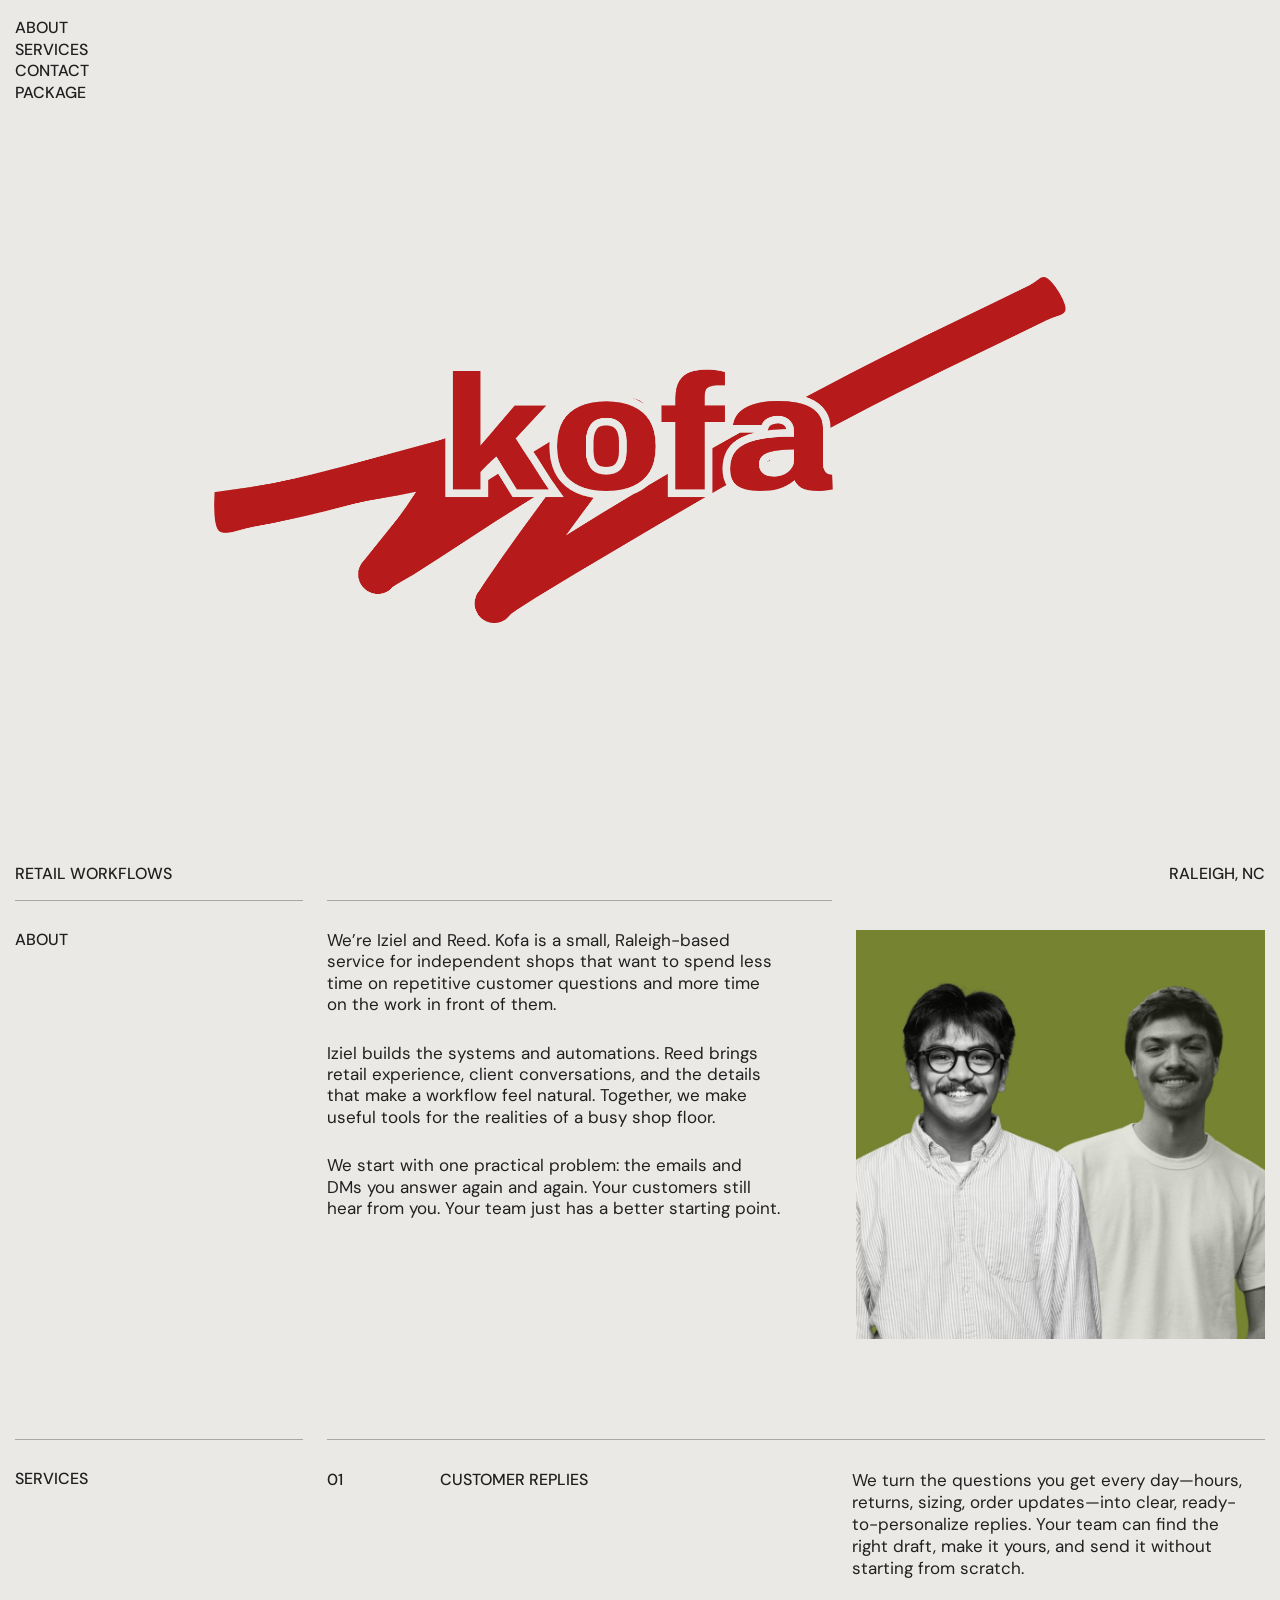
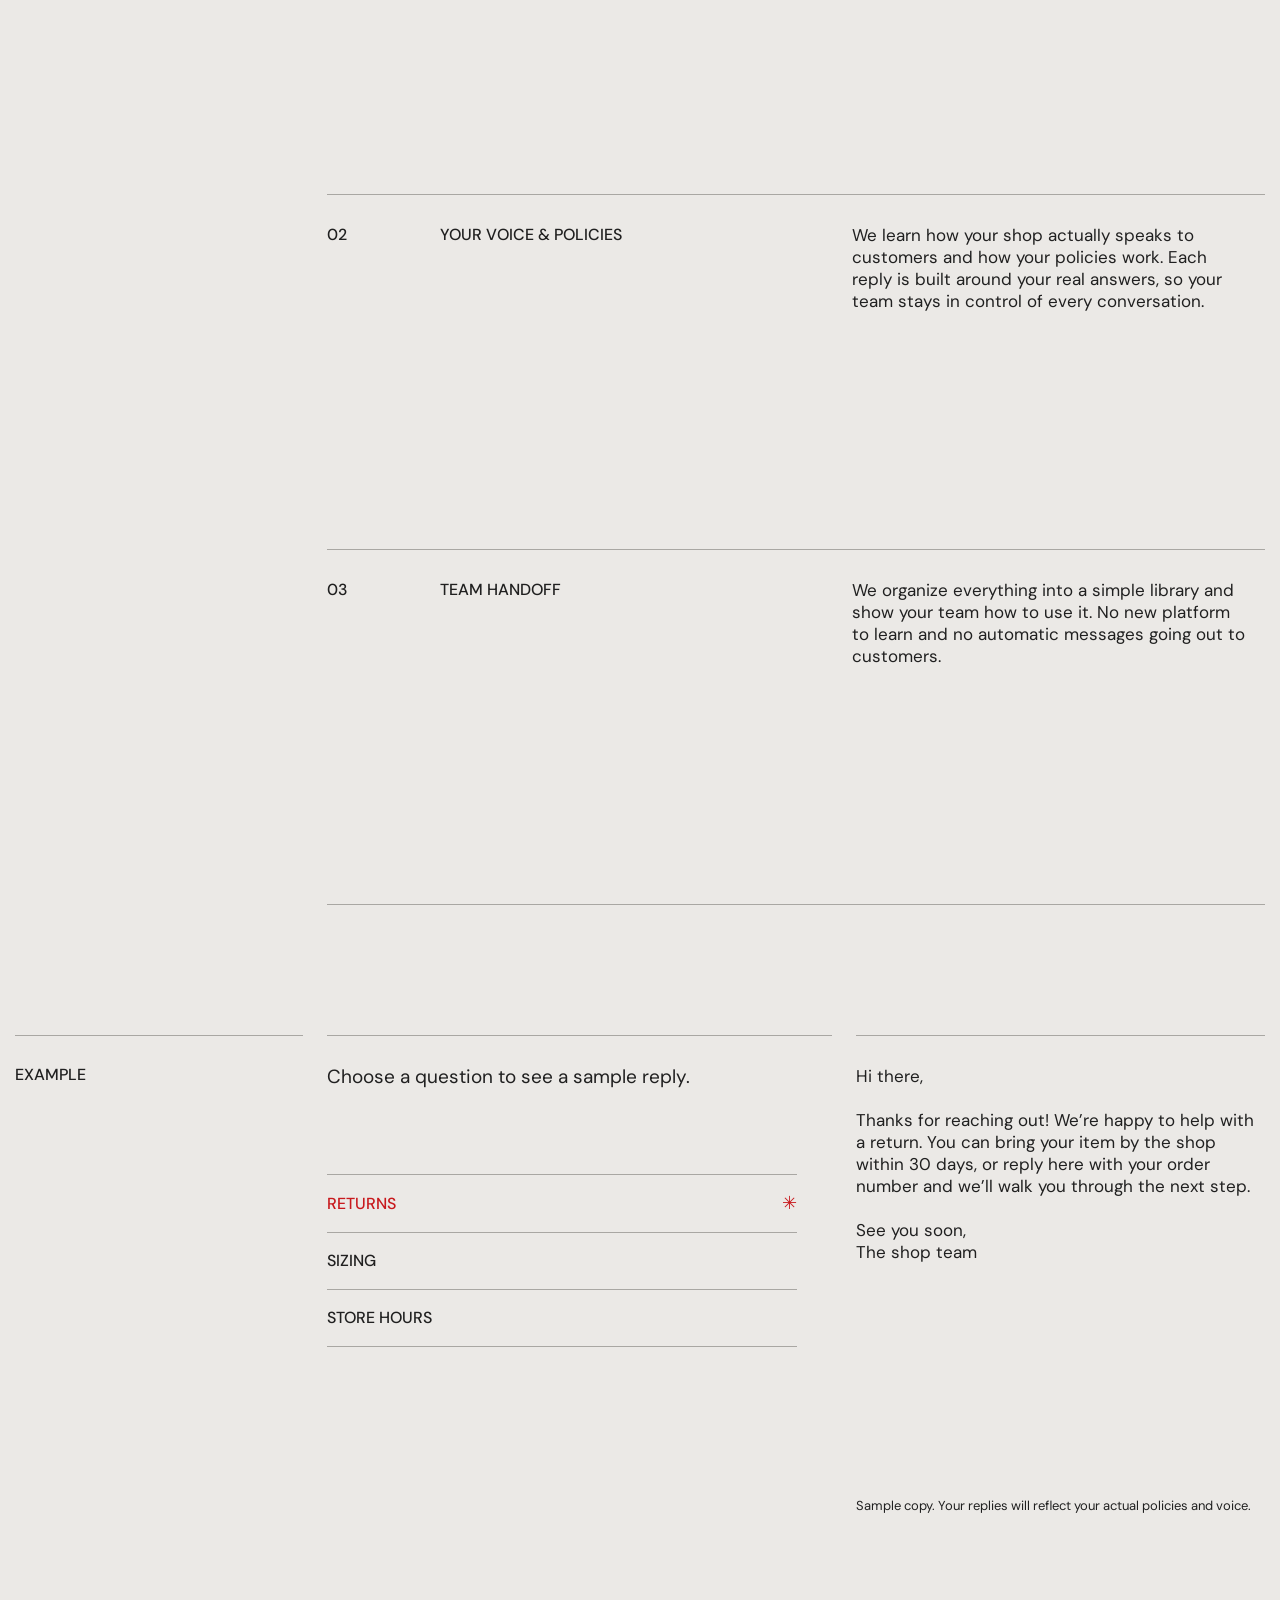
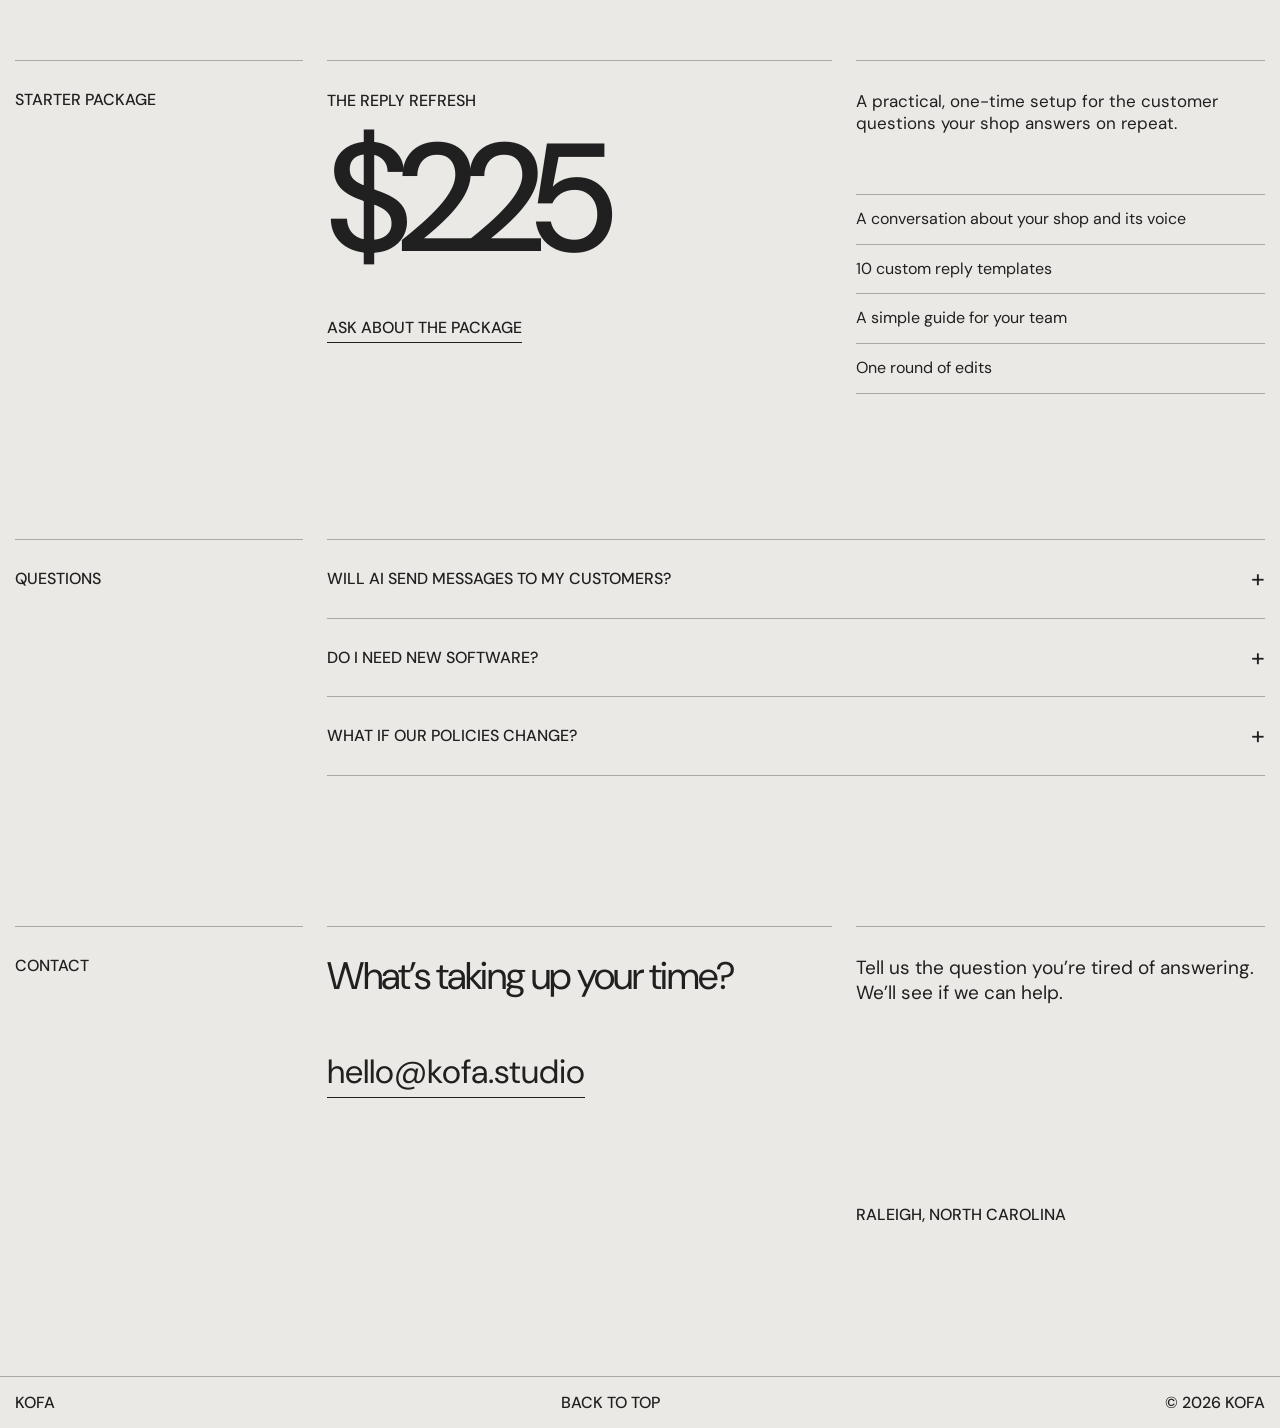
==== index.html @ 5c281285 "Add Kofa landing page" ====
<!doctype html>
<html lang="en">
<head>
  <meta charset="UTF-8" />
  <meta name="viewport" content="width=device-width, initial-scale=1.0" />
  <meta name="theme-color" content="#ebe9e6" />
  <meta name="description" content="Kofa helps independent shops answer everyday customer questions with ready-to-use replies made for their team." />
  <title>Kofa — Customer replies for independent shops</title>
  <link rel="preconnect" href="https://fonts.googleapis.com" />
  <link rel="preconnect" href="https://fonts.gstatic.com" crossorigin />
  <link href="https://fonts.googleapis.com/css2?family=DM+Sans:wght@400;500;600;700&amp;display=swap" rel="stylesheet" />
  <link rel="stylesheet" href="styles.css" />
  <script src="script.js" defer></script>
</head>
<body>
  <a class="skip-link" href="#main">Skip to content</a>
  <header class="site-header" id="top">
    <nav aria-label="Main navigation">
      <a href="#about">ABOUT</a>
      <a href="#services">SERVICES</a>
      <a href="#contact">CONTACT</a>
      <a href="#package">PACKAGE</a>
    </nav>
  </header>

  <main id="main">
    <section class="hero" aria-label="Kofa home">
      <img class="hero-logo" src="images/kofa%20(2).png" alt="Kofa" />
      <div class="hero-bottom"><span>RETAIL WORKFLOWS</span><span>RALEIGH, NC</span></div>
    </section>

    <section class="about section-grid" id="about" aria-labelledby="about-title">
      <div class="section-side"><h2 id="about-title">ABOUT</h2></div>
      <div class="about-text"><p>We’re Iziel and Reed. Kofa is a small, Raleigh-based service for independent shops that want to spend less time on repetitive customer questions and more time on the work in front of them.</p><p>Iziel builds the systems and automations. Reed brings retail experience, client conversations, and the details that make a workflow feel natural. Together, we make useful tools for the realities of a busy shop floor.</p><p>We start with one practical problem: the emails and DMs you answer again and again. Your customers still hear from you. Your team just has a better starting point.</p></div>
      <div class="about-photo"><img src="images/B43492BE-E1B4-4022-A073-D7FBCB924073_1_105_c.jpeg" alt="Portraits of Iziel and Reed against an olive green background" loading="lazy" /></div>
    </section>

    <section class="services section-grid" id="services" aria-labelledby="services-title">
      <div class="section-side"><h2 id="services-title">SERVICES</h2></div>
      <div class="service-rows">
        <article class="service-row"><span class="row-number">01</span><h3>CUSTOMER REPLIES</h3><p>We turn the questions you get every day—hours, returns, sizing, order updates—into clear, ready-to-personalize replies. Your team can find the right draft, make it yours, and send it without starting from scratch.</p></article>
        <article class="service-row"><span class="row-number">02</span><h3>YOUR VOICE &amp; POLICIES</h3><p>We learn how your shop actually speaks to customers and how your policies work. Each reply is built around your real answers, so your team stays in control of every conversation.</p></article>
        <article class="service-row"><span class="row-number">03</span><h3>TEAM HANDOFF</h3><p>We organize everything into a simple library and show your team how to use it. No new platform to learn and no automatic messages going out to customers.</p></article>
      </div>
    </section>

    <section class="example section-grid" id="example" aria-labelledby="example-title">
      <div class="section-side"><h2 id="example-title">EXAMPLE</h2></div>
      <div class="example-picker"><p>Choose a question to see a sample reply.</p><div class="question-list" role="group" aria-label="Choose a sample customer question"><button class="question active" type="button" data-reply="returns" aria-pressed="true">RETURNS <span aria-hidden="true">✳</span></button><button class="question" type="button" data-reply="sizing" aria-pressed="false">SIZING <span aria-hidden="true">✳</span></button><button class="question" type="button" data-reply="hours" aria-pressed="false">STORE HOURS <span aria-hidden="true">✳</span></button></div></div>
      <div class="sample-reply" aria-live="polite"><p id="reply-greeting">Hi there,</p><p id="reply-text">Thanks for reaching out! We’re happy to help with a return. You can bring your item by the shop within 30 days, or reply here with your order number and we’ll walk you through the next step.</p><p id="reply-signoff">See you soon,<br />The shop team</p><small>Sample copy. Your replies will reflect your actual policies and voice.</small></div>
    </section>

    <section class="package section-grid" id="package" aria-labelledby="package-title">
      <div class="section-side"><h2 id="package-title">STARTER PACKAGE</h2></div>
      <div class="package-main"><p class="package-name">THE REPLY REFRESH</p><p class="package-price">$225</p><a class="text-link" href="#contact">ASK ABOUT THE PACKAGE</a></div>
      <div class="package-details"><p>A practical, one-time setup for the customer questions your shop answers on repeat.</p><ul><li>A conversation about your shop and its voice</li><li>10 custom reply templates</li><li>A simple guide for your team</li><li>One round of edits</li></ul></div>
    </section>

    <section class="faq section-grid" aria-labelledby="faq-title">
      <div class="section-side"><h2 id="faq-title">QUESTIONS</h2></div>
      <div class="faq-list"><details><summary>WILL AI SEND MESSAGES TO MY CUSTOMERS?<span aria-hidden="true">+</span></summary><p>No. These are drafts for your team to review, personalize, and send. You stay in control of every conversation.</p></details><details><summary>DO I NEED NEW SOFTWARE?<span aria-hidden="true">+</span></summary><p>No. We can build the reply library around the tools you already use, whether that's email, Instagram DMs, or a shared document.</p></details><details><summary>WHAT IF OUR POLICIES CHANGE?<span aria-hidden="true">+</span></summary><p>Your replies are editable. The starter package also includes one round of revisions and a guide for keeping them current.</p></details></div>
    </section>

    <section class="contact section-grid" id="contact" aria-labelledby="contact-title">
      <div class="section-side"><h2 id="contact-title">CONTACT</h2></div>
      <div class="contact-main"><p>What’s taking up your time?</p><!-- Replace this sample address with your real contact inbox before publishing. --><a href="mailto:hello@kofa.studio?subject=Hello%20Kofa">hello@kofa.studio</a></div>
      <div class="contact-note"><p>Tell us the question you’re tired of answering. We’ll see if we can help.</p><p>RALEIGH, NORTH CAROLINA</p></div>
    </section>
  </main>
  <footer class="site-footer"><span>KOFA</span><a href="#top">BACK TO TOP</a><span>© <span id="year">2026</span> KOFA</span></footer>
</body>
</html>
---- styles.css ----
:root {
  --page: #ebe9e6;
  --ink: #202020;
  --rule: #a9a7a3;
  --red: #c8191d;
  --font: "DM Sans", Arial, sans-serif;
}

* { box-sizing: border-box; }
html { scroll-behavior: smooth; }
body { margin: 0; background: var(--page); color: var(--ink); font-family: var(--font); -webkit-font-smoothing: antialiased; }
a { color: inherit; text-decoration: none; }
button { font: inherit; cursor: pointer; }
p, h1, h2, h3, figure { margin: 0; }
img { display: block; width: 100%; }
::selection { color: white; background: var(--red); }
:focus-visible { outline: 2px solid var(--red); outline-offset: 4px; }
.skip-link { position: absolute; left: 15px; top: -100px; z-index: 100; padding: 10px; background: var(--ink); color: white; }
.skip-link:focus { top: 10px; }

.site-header { position: absolute; z-index: 2; top: 17px; left: 15px; }
.site-header nav { display: flex; flex-direction: column; align-items: flex-start; }
.site-header a, .hero-bottom, .section-side h2, .row-number, .service-row h3,
.question, .package-name, .text-link, .faq summary, .contact-note p:last-child,
.site-footer { font-size: 16px; line-height: 1.35; font-weight: 500; }
.site-header a:hover, .text-link:hover, .site-footer a:hover { color: var(--red); }

.hero { min-height: 100svh; min-height: max(760px, 100svh); position: relative; display: grid; place-items: center; }
.hero-logo { width: min(80vw, 1350px); height: min(30vw, 500px); object-fit: cover; object-position: center; mix-blend-mode: multiply; }
.hero-bottom { position: absolute; bottom: 15px; left: 15px; right: 15px; display: flex; justify-content: space-between; }

.section-grid { display: grid; grid-template-columns: minmax(0, 24fr) minmax(0, 42fr) minmax(0, 34fr); column-gap: 24px; padding: 0 15px; }
.section-side, .about-text, .about-photo, .service-rows, .example-picker, .sample-reply,
.package-main, .package-details, .faq-list, .contact-main, .contact-note { border-top: 1px solid var(--rule); }
.section-side h2 { padding-top: 28px; }

.about { padding-bottom: 100px; }
.about-text { padding: 29px 10% 85px 0; }
.about-text p { max-width: 690px; font-size: clamp(17px, 1.13vw, 21px); line-height: 1.26; margin-bottom: 27px; }
.about-photo { aspect-ratio: 1; margin-top: 30px; overflow: hidden; background: #78862b; border: 0; }
.about-photo img { height: 100%; object-fit: cover; }

.services { padding-bottom: 130px; }
.service-rows { grid-column: 2 / 4; }
.service-row { display: grid; grid-template-columns: 12% 44% 44%; min-height: 355px; padding: 29px 0 65px; border-bottom: 1px solid var(--rule); }
.service-row:first-child { border-top: 0; }
.service-row h3 { padding-right: 30px; }
.service-row p { max-width: 620px; padding-right: 4%; font-size: clamp(17px, 1.1vw, 21px); line-height: 1.3; }

.example { padding-bottom: 145px; }
.example-picker, .sample-reply, .package-main, .package-details, .contact-main, .contact-note { padding-top: 29px; }
.example-picker > p { max-width: 370px; font-size: 19px; line-height: 1.3; }
.question-list { margin-top: 85px; max-width: 470px; border-top: 1px solid var(--rule); }
.question { display: flex; width: 100%; justify-content: space-between; align-items: center; text-align: left; padding: 16px 0; border: 0; border-bottom: 1px solid var(--rule); background: transparent; color: var(--ink); }
.question:hover, .question.active { color: var(--red); }
.question span { opacity: 0; font-size: 18px; font-weight: 400; }
.question.active span { opacity: 1; }
.sample-reply { display: flex; flex-direction: column; min-height: 480px; font-size: clamp(17px, 1.1vw, 21px); line-height: 1.3; }
.sample-reply p { max-width: 585px; margin-bottom: 22px; }
.sample-reply small { display: block; max-width: 480px; margin-top: auto; font-size: 13px; line-height: 1.35; }

.package { padding-bottom: 145px; }
.package-name { margin-bottom: 12px; }
.package-price { font-size: clamp(88px, 12vw, 220px); font-weight: 500; line-height: 1; letter-spacing: -.085em; margin-bottom: 40px; }
.text-link { display: inline-block; border-bottom: 1px solid currentColor; padding-bottom: 4px; }
.package-details > p { max-width: 510px; font-size: clamp(17px, 1.1vw, 21px); line-height: 1.3; }
.package-details ul { padding: 0; margin: 60px 0 0; list-style: none; border-top: 1px solid var(--rule); }
.package-details li { padding: 14px 0; border-bottom: 1px solid var(--rule); font-size: 16px; line-height: 1.3; }

.faq { padding-bottom: 150px; }
.faq-list { grid-column: 2 / 4; padding-top: 0; }
.faq details { border-bottom: 1px solid var(--rule); }
.faq summary { list-style: none; padding: 28px 0; display: flex; align-items: center; justify-content: space-between; gap: 25px; cursor: pointer; }
.faq summary::-webkit-details-marker { display: none; }
.faq summary span { font-size: 25px; line-height: .7; font-weight: 400; transition: transform .2s; }
.faq details[open] summary span { transform: rotate(45deg); }
.faq details p { max-width: 680px; padding: 0 35px 30px 0; font-size: 17px; line-height: 1.35; }

.contact { padding-bottom: 150px; }
.contact-main > p { max-width: 610px; font-size: clamp(26px, 3vw, 55px); line-height: 1.08; letter-spacing: -.04em; margin-bottom: 55px; }
.contact-main a { display: inline-block; font-size: clamp(22px, 2.6vw, 47px); line-height: 1.2; border-bottom: 1px solid currentColor; padding-bottom: 5px; overflow-wrap: anywhere; }
.contact-main a:hover { color: var(--red); }
.contact-note { display: flex; flex-direction: column; justify-content: space-between; min-height: 300px; }
.contact-note p:first-child { max-width: 410px; font-size: 19px; line-height: 1.3; }
.site-footer { display: flex; justify-content: space-between; align-items: end; gap: 20px; padding: 15px; border-top: 1px solid var(--rule); }

@media (max-width: 1050px) {
  .section-grid { grid-template-columns: minmax(0, 22fr) minmax(0, 44fr) minmax(0, 34fr); gap: 18px; }
  .about-photo { height: auto; }
  .about { padding-bottom: 90px; }
  .service-row { grid-template-columns: 8% 40% 52%; min-height: 310px; }
}

@media (max-width: 760px) {
  .site-header { top: 15px; }
  .site-header a, .hero-bottom, .section-side h2, .row-number, .service-row h3,
  .question, .package-name, .text-link, .faq summary, .contact-note p:last-child, .site-footer { font-size: 13px; }
  .hero { min-height: 750px; }
  .hero-logo { width: 95vw; height: 36vw; }
  .section-grid { display: block; padding: 0 15px; }
  .section-side { margin-bottom: 20px; }
  .section-side h2 { padding-top: 16px; }
  .about { min-height: 0; padding-bottom: 90px; }
  .about-text { padding: 18px 0 25px; }
  .about-text p { font-size: 17px; line-height: 1.38; }
  .about-photo { width: 100%; height: auto; margin-top: 15px; }
  .services, .example, .package, .faq, .contact { padding-bottom: 90px; }
  .service-row { grid-template-columns: 35px 1fr; gap: 6px 10px; min-height: 0; padding: 18px 0 45px; }
  .service-row h3 { padding: 0; }
  .service-row p { grid-column: 2; margin-top: 18px; font-size: 17px; line-height: 1.4; }
  .example-picker, .sample-reply, .package-main, .package-details, .contact-main, .contact-note { padding-top: 18px; }
  .example-picker > p, .package-details > p, .contact-note p:first-child { font-size: 17px; }
  .question-list { margin: 35px 0 45px; max-width: none; }
  .sample-reply { min-height: 0; padding-bottom: 25px; font-size: 17px; line-height: 1.4; }
  .sample-reply small { margin-top: 20px; }
  .package-main { padding-bottom: 45px; }
  .package-price { font-size: 100px; }
  .package-details ul { margin-top: 40px; }
  .faq summary { padding: 20px 0; }
  .faq details p { font-size: 15px; }
  .contact-main { padding-bottom: 60px; }
  .contact-main > p { font-size: 38px; margin-bottom: 30px; }
  .contact-main a { font-size: 29px; }
  .contact-note { min-height: 130px; }
}

@media (prefers-reduced-motion: reduce) {
  html { scroll-behavior: auto; }
  *, *::before, *::after { transition-duration: .01ms !important; }
}
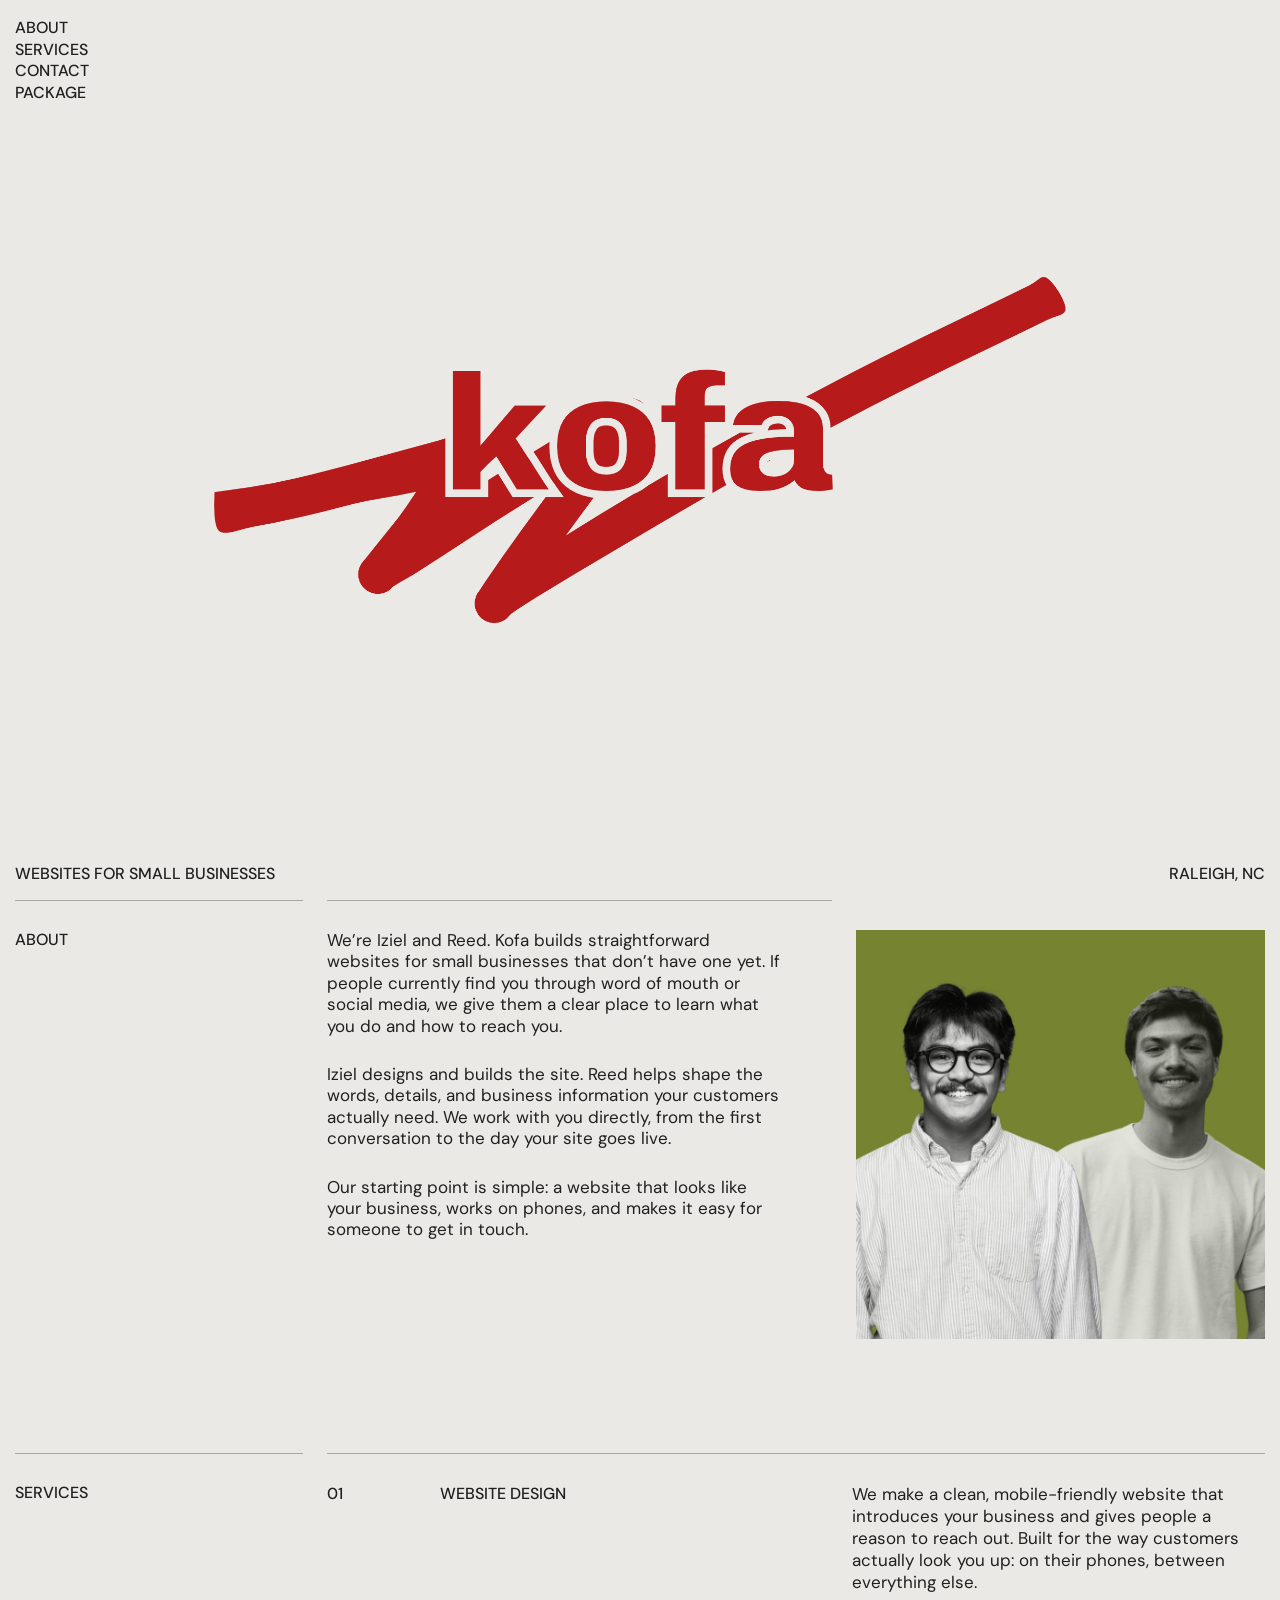
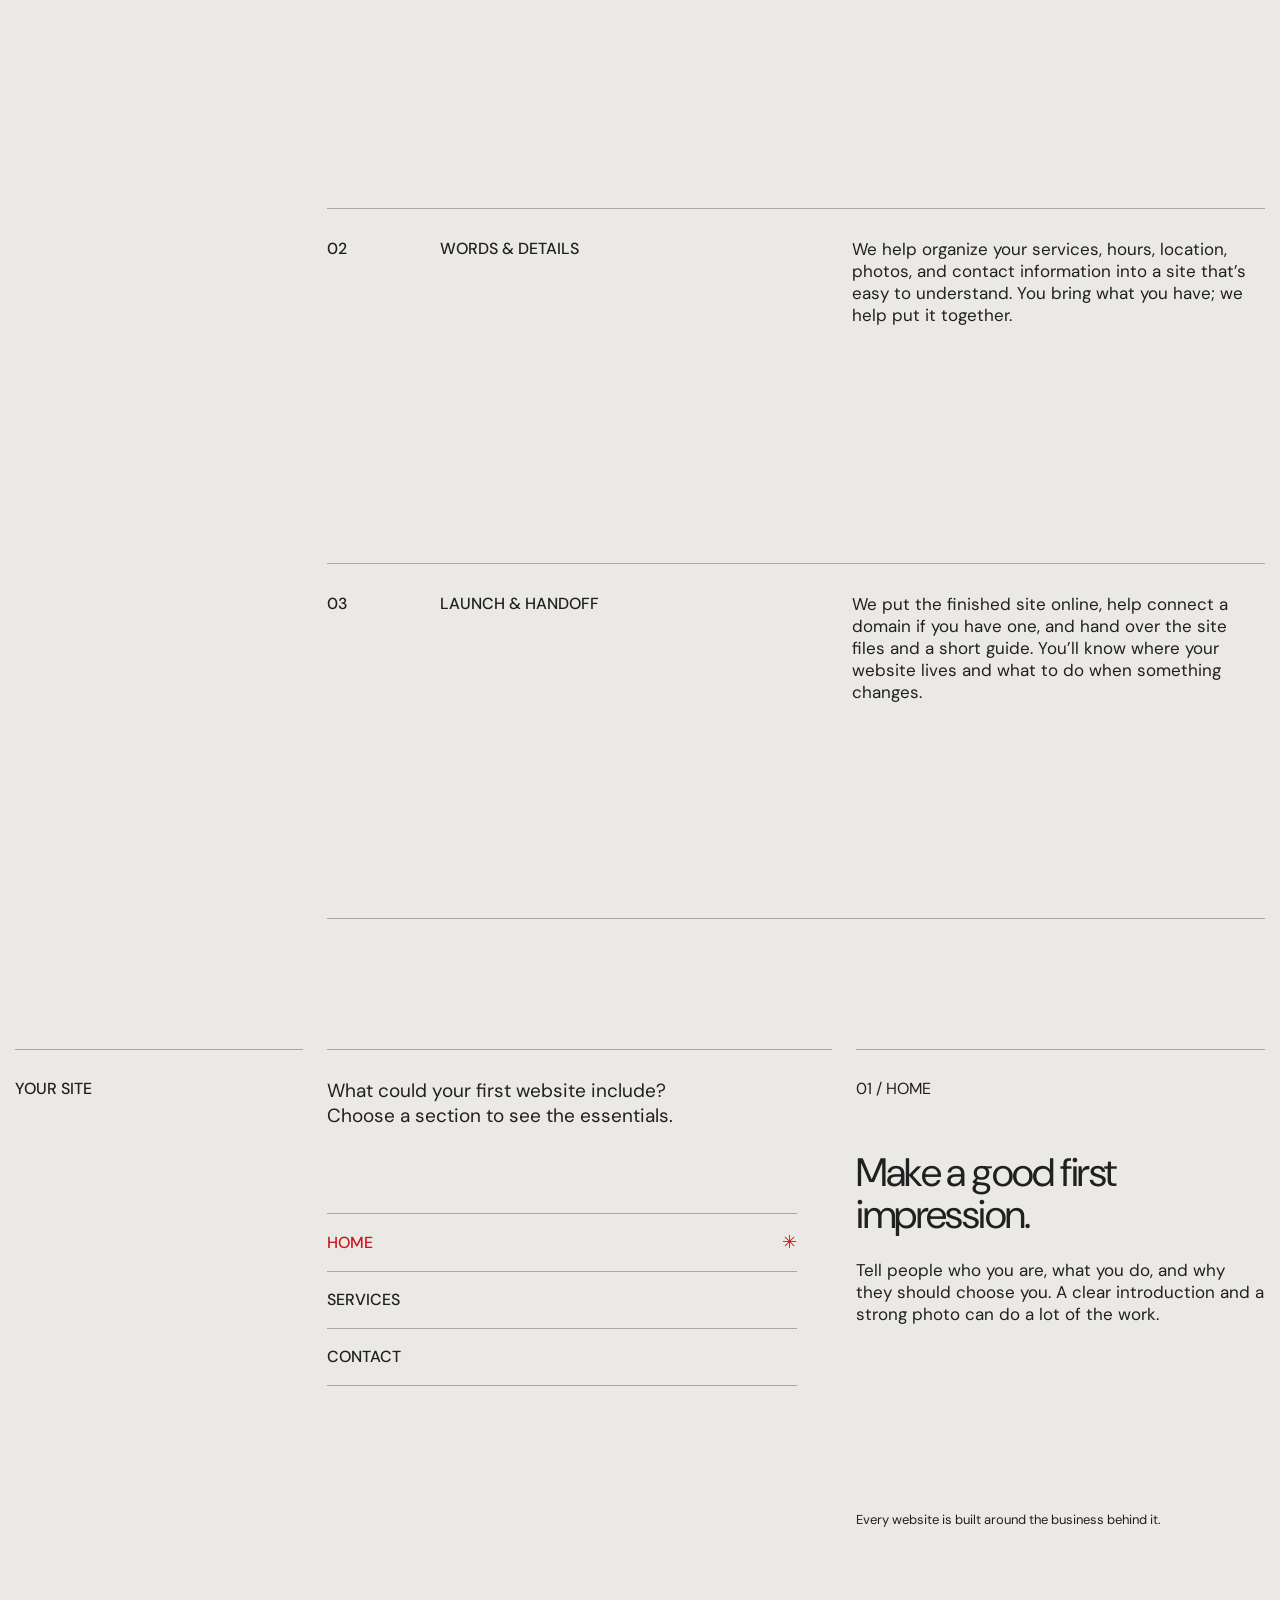
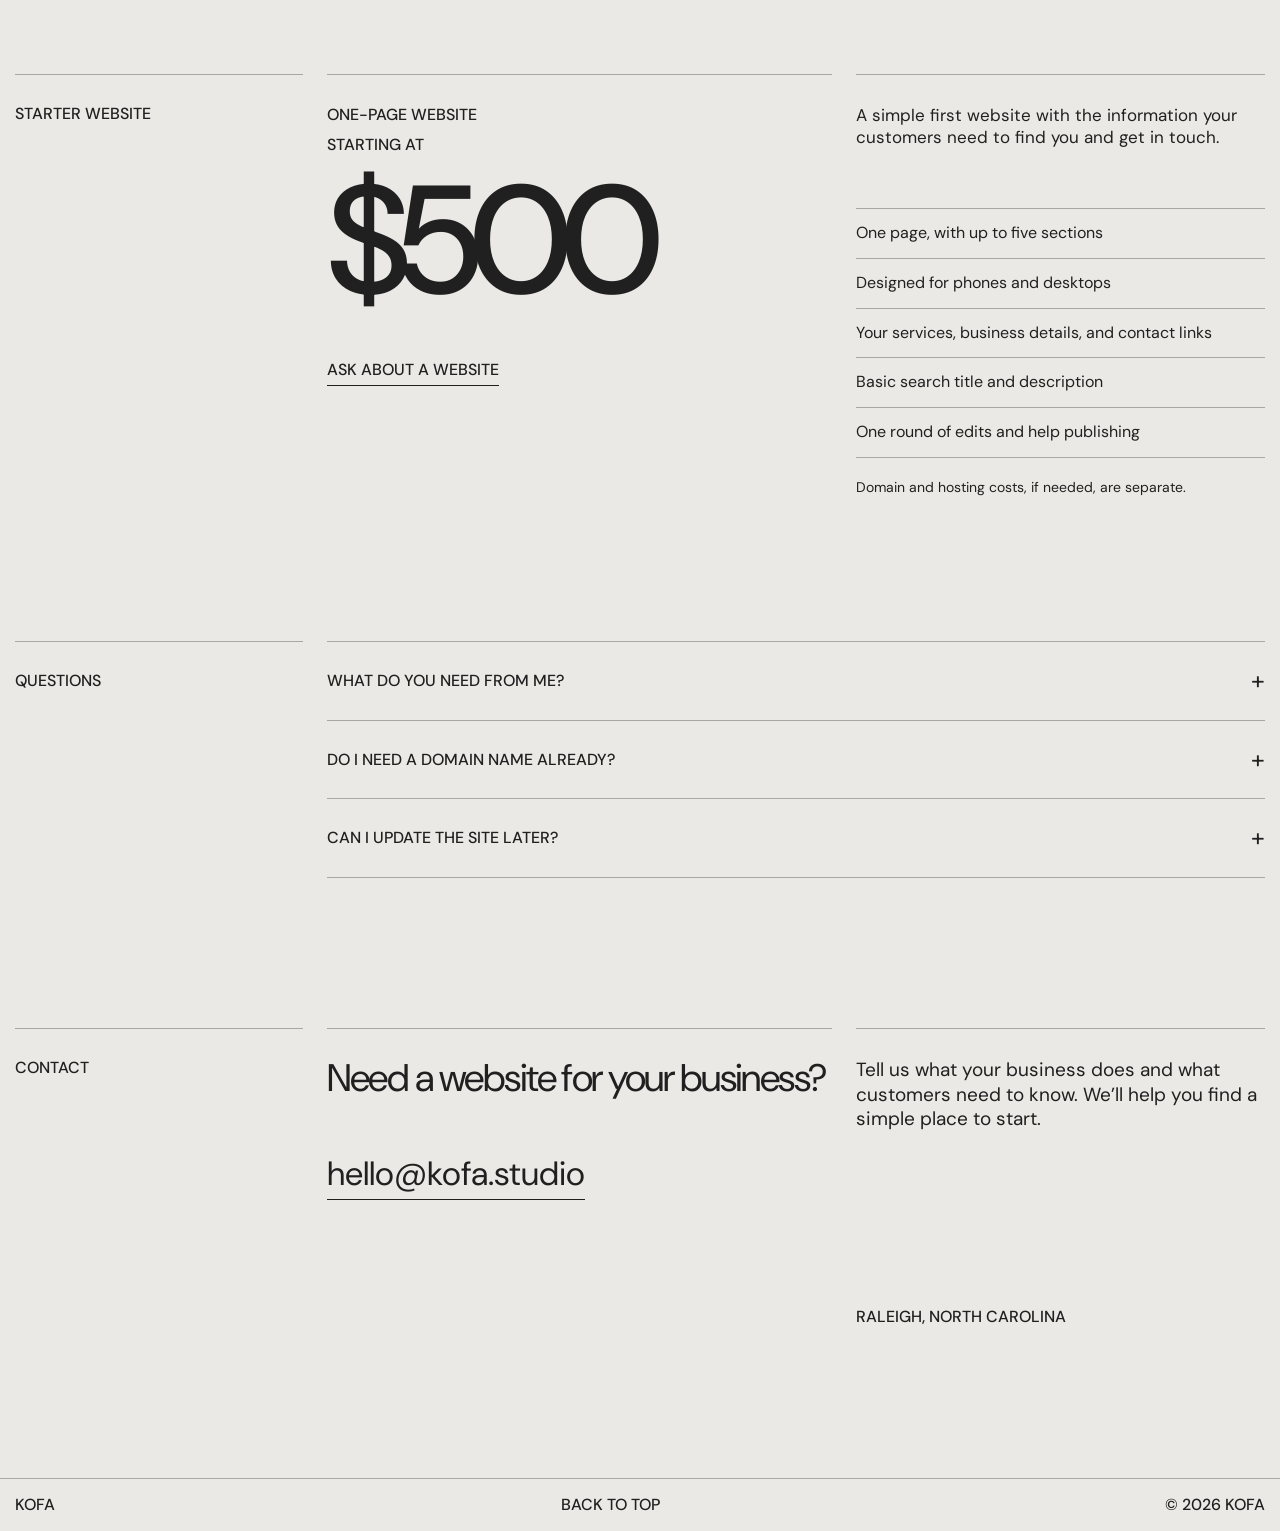
==== commit f3193353: "Reposition Kofa around starter websites" ====
--- a/index.html
+++ b/index.html
@@ -4,8 +4,8 @@
   <meta charset="UTF-8" />
   <meta name="viewport" content="width=device-width, initial-scale=1.0" />
   <meta name="theme-color" content="#ebe9e6" />
-  <meta name="description" content="Kofa helps independent shops answer everyday customer questions with ready-to-use replies made for their team." />
-  <title>Kofa — Customer replies for independent shops</title>
+  <meta name="description" content="Kofa builds clear, thoughtful websites for small businesses that need a place to call their own online." />
+  <title>Kofa — Websites for small businesses</title>
   <link rel="preconnect" href="https://fonts.googleapis.com" />
   <link rel="preconnect" href="https://fonts.gstatic.com" crossorigin />
   <link href="https://fonts.googleapis.com/css2?family=DM+Sans:wght@400;500;600;700&amp;display=swap" rel="stylesheet" />
@@ -26,45 +26,45 @@
   <main id="main">
     <section class="hero" aria-label="Kofa home">
       <img class="hero-logo" src="images/kofa%20(2).png" alt="Kofa" />
-      <div class="hero-bottom"><span>RETAIL WORKFLOWS</span><span>RALEIGH, NC</span></div>
+      <div class="hero-bottom"><span>WEBSITES FOR SMALL BUSINESSES</span><span>RALEIGH, NC</span></div>
     </section>
 
     <section class="about section-grid" id="about" aria-labelledby="about-title">
       <div class="section-side"><h2 id="about-title">ABOUT</h2></div>
-      <div class="about-text"><p>We’re Iziel and Reed. Kofa is a small, Raleigh-based service for independent shops that want to spend less time on repetitive customer questions and more time on the work in front of them.</p><p>Iziel builds the systems and automations. Reed brings retail experience, client conversations, and the details that make a workflow feel natural. Together, we make useful tools for the realities of a busy shop floor.</p><p>We start with one practical problem: the emails and DMs you answer again and again. Your customers still hear from you. Your team just has a better starting point.</p></div>
+      <div class="about-text"><p>We’re Iziel and Reed. Kofa builds straightforward websites for small businesses that don’t have one yet. If people currently find you through word of mouth or social media, we give them a clear place to learn what you do and how to reach you.</p><p>Iziel designs and builds the site. Reed helps shape the words, details, and business information your customers actually need. We work with you directly, from the first conversation to the day your site goes live.</p><p>Our starting point is simple: a website that looks like your business, works on phones, and makes it easy for someone to get in touch.</p></div>
       <div class="about-photo"><img src="images/B43492BE-E1B4-4022-A073-D7FBCB924073_1_105_c.jpeg" alt="Portraits of Iziel and Reed against an olive green background" loading="lazy" /></div>
     </section>
 
     <section class="services section-grid" id="services" aria-labelledby="services-title">
       <div class="section-side"><h2 id="services-title">SERVICES</h2></div>
       <div class="service-rows">
-        <article class="service-row"><span class="row-number">01</span><h3>CUSTOMER REPLIES</h3><p>We turn the questions you get every day—hours, returns, sizing, order updates—into clear, ready-to-personalize replies. Your team can find the right draft, make it yours, and send it without starting from scratch.</p></article>
-        <article class="service-row"><span class="row-number">02</span><h3>YOUR VOICE &amp; POLICIES</h3><p>We learn how your shop actually speaks to customers and how your policies work. Each reply is built around your real answers, so your team stays in control of every conversation.</p></article>
-        <article class="service-row"><span class="row-number">03</span><h3>TEAM HANDOFF</h3><p>We organize everything into a simple library and show your team how to use it. No new platform to learn and no automatic messages going out to customers.</p></article>
+        <article class="service-row"><span class="row-number">01</span><h3>WEBSITE DESIGN</h3><p>We make a clean, mobile-friendly website that introduces your business and gives people a reason to reach out. Built for the way customers actually look you up: on their phones, between everything else.</p></article>
+        <article class="service-row"><span class="row-number">02</span><h3>WORDS &amp; DETAILS</h3><p>We help organize your services, hours, location, photos, and contact information into a site that’s easy to understand. You bring what you have; we help put it together.</p></article>
+        <article class="service-row"><span class="row-number">03</span><h3>LAUNCH &amp; HANDOFF</h3><p>We put the finished site online, help connect a domain if you have one, and hand over the site files and a short guide. You’ll know where your website lives and what to do when something changes.</p></article>
       </div>
     </section>
 
     <section class="example section-grid" id="example" aria-labelledby="example-title">
-      <div class="section-side"><h2 id="example-title">EXAMPLE</h2></div>
-      <div class="example-picker"><p>Choose a question to see a sample reply.</p><div class="question-list" role="group" aria-label="Choose a sample customer question"><button class="question active" type="button" data-reply="returns" aria-pressed="true">RETURNS <span aria-hidden="true">✳</span></button><button class="question" type="button" data-reply="sizing" aria-pressed="false">SIZING <span aria-hidden="true">✳</span></button><button class="question" type="button" data-reply="hours" aria-pressed="false">STORE HOURS <span aria-hidden="true">✳</span></button></div></div>
-      <div class="sample-reply" aria-live="polite"><p id="reply-greeting">Hi there,</p><p id="reply-text">Thanks for reaching out! We’re happy to help with a return. You can bring your item by the shop within 30 days, or reply here with your order number and we’ll walk you through the next step.</p><p id="reply-signoff">See you soon,<br />The shop team</p><small>Sample copy. Your replies will reflect your actual policies and voice.</small></div>
+      <div class="section-side"><h2 id="example-title">YOUR SITE</h2></div>
+      <div class="example-picker"><p>What could your first website include? Choose a section to see the essentials.</p><div class="question-list" role="group" aria-label="Choose a sample website section"><button class="question active" type="button" data-section="home" aria-pressed="true">HOME <span aria-hidden="true">✳</span></button><button class="question" type="button" data-section="services" aria-pressed="false">SERVICES <span aria-hidden="true">✳</span></button><button class="question" type="button" data-section="contact" aria-pressed="false">CONTACT <span aria-hidden="true">✳</span></button></div></div>
+      <div class="site-preview" aria-live="polite"><p class="preview-label" id="preview-label">01 / HOME</p><p class="preview-heading" id="preview-heading">Make a good first impression.</p><p id="preview-text">Tell people who you are, what you do, and why they should choose you. A clear introduction and a strong photo can do a lot of the work.</p><small>Every website is built around the business behind it.</small></div>
     </section>
 
     <section class="package section-grid" id="package" aria-labelledby="package-title">
-      <div class="section-side"><h2 id="package-title">STARTER PACKAGE</h2></div>
-      <div class="package-main"><p class="package-name">THE REPLY REFRESH</p><p class="package-price">$225</p><a class="text-link" href="#contact">ASK ABOUT THE PACKAGE</a></div>
-      <div class="package-details"><p>A practical, one-time setup for the customer questions your shop answers on repeat.</p><ul><li>A conversation about your shop and its voice</li><li>10 custom reply templates</li><li>A simple guide for your team</li><li>One round of edits</li></ul></div>
+      <div class="section-side"><h2 id="package-title">STARTER WEBSITE</h2></div>
+      <div class="package-main"><p class="package-name">ONE-PAGE WEBSITE</p><p class="package-price"><span>STARTING AT</span>$500</p><a class="text-link" href="#contact">ASK ABOUT A WEBSITE</a></div>
+      <div class="package-details"><p>A simple first website with the information your customers need to find you and get in touch.</p><ul><li>One page, with up to five sections</li><li>Designed for phones and desktops</li><li>Your services, business details, and contact links</li><li>Basic search title and description</li><li>One round of edits and help publishing</li></ul><p class="package-fineprint">Domain and hosting costs, if needed, are separate.</p></div>
     </section>
 
     <section class="faq section-grid" aria-labelledby="faq-title">
       <div class="section-side"><h2 id="faq-title">QUESTIONS</h2></div>
-      <div class="faq-list"><details><summary>WILL AI SEND MESSAGES TO MY CUSTOMERS?<span aria-hidden="true">+</span></summary><p>No. These are drafts for your team to review, personalize, and send. You stay in control of every conversation.</p></details><details><summary>DO I NEED NEW SOFTWARE?<span aria-hidden="true">+</span></summary><p>No. We can build the reply library around the tools you already use, whether that's email, Instagram DMs, or a shared document.</p></details><details><summary>WHAT IF OUR POLICIES CHANGE?<span aria-hidden="true">+</span></summary><p>Your replies are editable. The starter package also includes one round of revisions and a guide for keeping them current.</p></details></div>
+      <div class="faq-list"><details><summary>WHAT DO YOU NEED FROM ME?<span aria-hidden="true">+</span></summary><p>We’ll ask about your business, what you offer, and how people should contact you. If you have a logo or photos, bring them. If not, we can talk through what will work for your first site.</p></details><details><summary>DO I NEED A DOMAIN NAME ALREADY?<span aria-hidden="true">+</span></summary><p>No. We can help you choose and connect one. The cost of a domain and any hosting is separate from the website build.</p></details><details><summary>CAN I UPDATE THE SITE LATER?<span aria-hidden="true">+</span></summary><p>Yes. You’ll receive your site files and a short handoff guide. If you’d rather have us make future changes, we can discuss that separately.</p></details></div>
     </section>
 
     <section class="contact section-grid" id="contact" aria-labelledby="contact-title">
       <div class="section-side"><h2 id="contact-title">CONTACT</h2></div>
-      <div class="contact-main"><p>What’s taking up your time?</p><!-- Replace this sample address with your real contact inbox before publishing. --><a href="mailto:hello@kofa.studio?subject=Hello%20Kofa">hello@kofa.studio</a></div>
-      <div class="contact-note"><p>Tell us the question you’re tired of answering. We’ll see if we can help.</p><p>RALEIGH, NORTH CAROLINA</p></div>
+      <div class="contact-main"><p>Need a website for your business?</p><!-- Replace this sample address with your real contact inbox before publishing. --><a href="mailto:hello@kofa.studio?subject=Website%20inquiry%20for%20Kofa">hello@kofa.studio</a></div>
+      <div class="contact-note"><p>Tell us what your business does and what customers need to know. We’ll help you find a simple place to start.</p><p>RALEIGH, NORTH CAROLINA</p></div>
     </section>
   </main>
   <footer class="site-footer"><span>KOFA</span><a href="#top">BACK TO TOP</a><span>© <span id="year">2026</span> KOFA</span></footer>
--- a/styles.css
+++ b/styles.css
@@ -30,7 +30,7 @@
 .hero-bottom { position: absolute; bottom: 15px; left: 15px; right: 15px; display: flex; justify-content: space-between; }
 
 .section-grid { display: grid; grid-template-columns: minmax(0, 24fr) minmax(0, 42fr) minmax(0, 34fr); column-gap: 24px; padding: 0 15px; }
-.section-side, .about-text, .about-photo, .service-rows, .example-picker, .sample-reply,
+.section-side, .about-text, .about-photo, .service-rows, .example-picker, .site-preview,
 .package-main, .package-details, .faq-list, .contact-main, .contact-note { border-top: 1px solid var(--rule); }
 .section-side h2 { padding-top: 28px; }
 
@@ -48,24 +48,28 @@
 .service-row p { max-width: 620px; padding-right: 4%; font-size: clamp(17px, 1.1vw, 21px); line-height: 1.3; }
 
 .example { padding-bottom: 145px; }
-.example-picker, .sample-reply, .package-main, .package-details, .contact-main, .contact-note { padding-top: 29px; }
+.example-picker, .site-preview, .package-main, .package-details, .contact-main, .contact-note { padding-top: 29px; }
 .example-picker > p { max-width: 370px; font-size: 19px; line-height: 1.3; }
 .question-list { margin-top: 85px; max-width: 470px; border-top: 1px solid var(--rule); }
 .question { display: flex; width: 100%; justify-content: space-between; align-items: center; text-align: left; padding: 16px 0; border: 0; border-bottom: 1px solid var(--rule); background: transparent; color: var(--ink); }
 .question:hover, .question.active { color: var(--red); }
 .question span { opacity: 0; font-size: 18px; font-weight: 400; }
 .question.active span { opacity: 1; }
-.sample-reply { display: flex; flex-direction: column; min-height: 480px; font-size: clamp(17px, 1.1vw, 21px); line-height: 1.3; }
-.sample-reply p { max-width: 585px; margin-bottom: 22px; }
-.sample-reply small { display: block; max-width: 480px; margin-top: auto; font-size: 13px; line-height: 1.35; }
+.site-preview { display: flex; flex-direction: column; min-height: 480px; font-size: clamp(17px, 1.1vw, 21px); line-height: 1.3; }
+.site-preview p { max-width: 585px; margin-bottom: 22px; }
+.site-preview .preview-label { font-size: 16px; }
+.site-preview .preview-heading { font-size: clamp(28px, 3.1vw, 54px); line-height: 1.07; letter-spacing: -.04em; margin-top: 30px; }
+.site-preview small { display: block; max-width: 480px; margin-top: auto; font-size: 13px; line-height: 1.35; }
 
 .package { padding-bottom: 145px; }
 .package-name { margin-bottom: 12px; }
 .package-price { font-size: clamp(88px, 12vw, 220px); font-weight: 500; line-height: 1; letter-spacing: -.085em; margin-bottom: 40px; }
+.package-price span { display: block; margin-bottom: 12px; font-size: 16px; letter-spacing: 0; }
 .text-link { display: inline-block; border-bottom: 1px solid currentColor; padding-bottom: 4px; }
 .package-details > p { max-width: 510px; font-size: clamp(17px, 1.1vw, 21px); line-height: 1.3; }
 .package-details ul { padding: 0; margin: 60px 0 0; list-style: none; border-top: 1px solid var(--rule); }
 .package-details li { padding: 14px 0; border-bottom: 1px solid var(--rule); font-size: 16px; line-height: 1.3; }
+.package-details .package-fineprint { margin-top: 20px; font-size: 14px; }
 
 .faq { padding-bottom: 150px; }
 .faq-list { grid-column: 2 / 4; padding-top: 0; }
@@ -108,11 +112,11 @@
   .service-row { grid-template-columns: 35px 1fr; gap: 6px 10px; min-height: 0; padding: 18px 0 45px; }
   .service-row h3 { padding: 0; }
   .service-row p { grid-column: 2; margin-top: 18px; font-size: 17px; line-height: 1.4; }
-  .example-picker, .sample-reply, .package-main, .package-details, .contact-main, .contact-note { padding-top: 18px; }
+  .example-picker, .site-preview, .package-main, .package-details, .contact-main, .contact-note { padding-top: 18px; }
   .example-picker > p, .package-details > p, .contact-note p:first-child { font-size: 17px; }
   .question-list { margin: 35px 0 45px; max-width: none; }
-  .sample-reply { min-height: 0; padding-bottom: 25px; font-size: 17px; line-height: 1.4; }
-  .sample-reply small { margin-top: 20px; }
+  .site-preview { min-height: 0; padding-bottom: 25px; font-size: 17px; line-height: 1.4; }
+  .site-preview small { margin-top: 20px; }
   .package-main { padding-bottom: 45px; }
   .package-price { font-size: 100px; }
   .package-details ul { margin-top: 40px; }
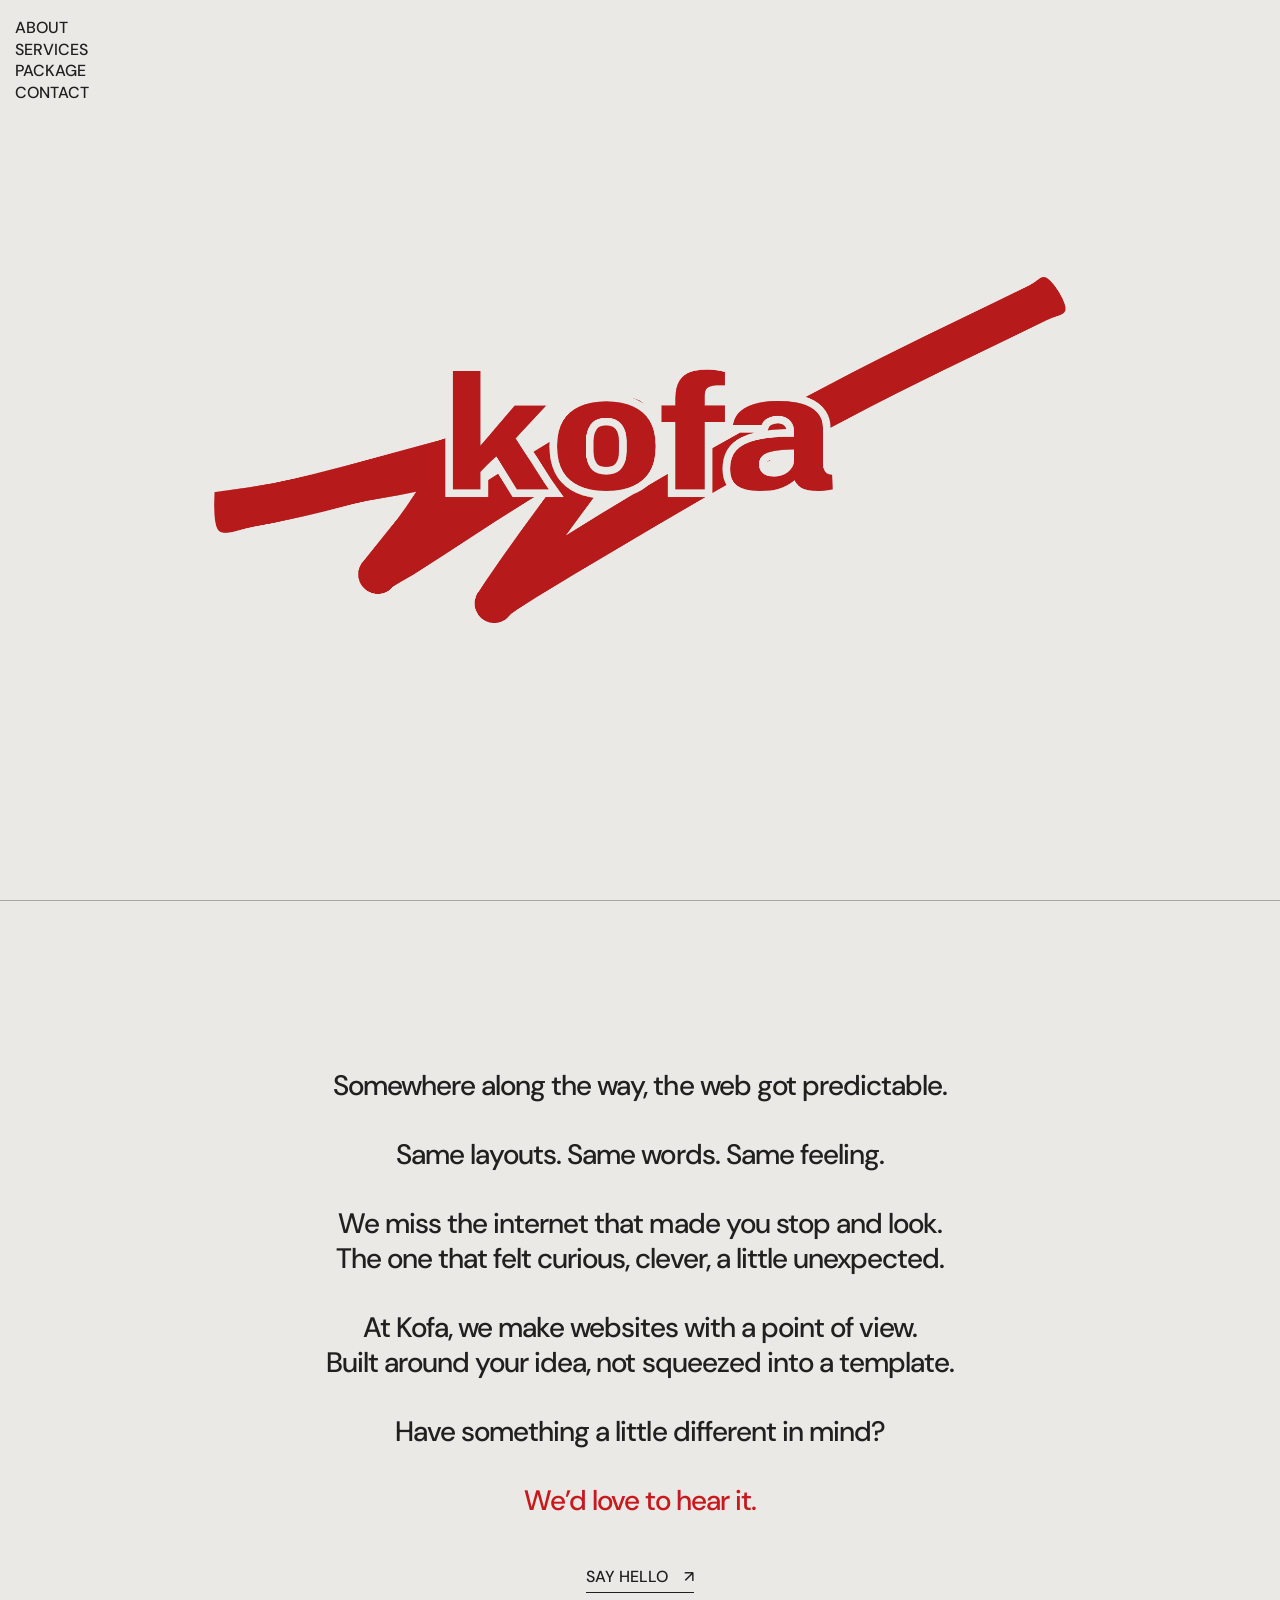
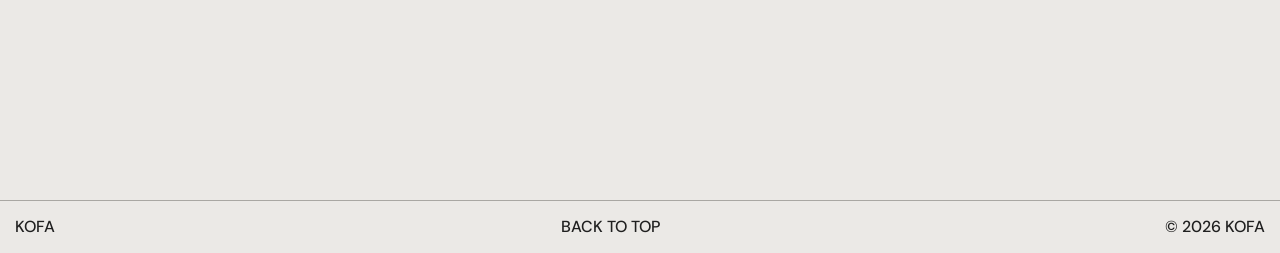
==== commit 57d4ceb6: "Split Kofa site into dedicated pages" ====
--- a/index.html
+++ b/index.html
@@ -4,8 +4,8 @@
   <meta charset="UTF-8" />
   <meta name="viewport" content="width=device-width, initial-scale=1.0" />
   <meta name="theme-color" content="#ebe9e6" />
-  <meta name="description" content="Kofa builds clear, thoughtful websites for small businesses that need a place to call their own online." />
-  <title>Kofa — Websites for small businesses</title>
+  <meta name="description" content="Kofa makes websites with character. Thoughtful design for ideas that deserve more than a template." />
+  <title>Kofa — Websites with character</title>
   <link rel="preconnect" href="https://fonts.googleapis.com" />
   <link rel="preconnect" href="https://fonts.gstatic.com" crossorigin />
   <link href="https://fonts.googleapis.com/css2?family=DM+Sans:wght@400;500;600;700&amp;display=swap" rel="stylesheet" />
@@ -16,57 +16,28 @@
   <a class="skip-link" href="#main">Skip to content</a>
   <header class="site-header" id="top">
     <nav aria-label="Main navigation">
-      <a href="#about">ABOUT</a>
-      <a href="#services">SERVICES</a>
-      <a href="#contact">CONTACT</a>
-      <a href="#package">PACKAGE</a>
+      <a href="about.html">ABOUT</a>
+      <a href="services.html">SERVICES</a>
+      <a href="package.html">PACKAGE</a>
+      <a href="contact.html">CONTACT</a>
     </nav>
   </header>
-
   <main id="main">
     <section class="hero" aria-label="Kofa home">
-      <img class="hero-logo" src="images/kofa%20(2).png" alt="Kofa" />
-      <div class="hero-bottom"><span>WEBSITES FOR SMALL BUSINESSES</span><span>RALEIGH, NC</span></div>
+      <h1 class="hero-title"><img class="hero-logo" src="images/kofa%20(2).png" alt="Kofa" /></h1>
     </section>
-
-    <section class="about section-grid" id="about" aria-labelledby="about-title">
-      <div class="section-side"><h2 id="about-title">ABOUT</h2></div>
-      <div class="about-text"><p>We’re Iziel and Reed. Kofa builds straightforward websites for small businesses that don’t have one yet. If people currently find you through word of mouth or social media, we give them a clear place to learn what you do and how to reach you.</p><p>Iziel designs and builds the site. Reed helps shape the words, details, and business information your customers actually need. We work with you directly, from the first conversation to the day your site goes live.</p><p>Our starting point is simple: a website that looks like your business, works on phones, and makes it easy for someone to get in touch.</p></div>
-      <div class="about-photo"><img src="images/B43492BE-E1B4-4022-A073-D7FBCB924073_1_105_c.jpeg" alt="Portraits of Iziel and Reed against an olive green background" loading="lazy" /></div>
-    </section>
-
-    <section class="services section-grid" id="services" aria-labelledby="services-title">
-      <div class="section-side"><h2 id="services-title">SERVICES</h2></div>
-      <div class="service-rows">
-        <article class="service-row"><span class="row-number">01</span><h3>WEBSITE DESIGN</h3><p>We make a clean, mobile-friendly website that introduces your business and gives people a reason to reach out. Built for the way customers actually look you up: on their phones, between everything else.</p></article>
-        <article class="service-row"><span class="row-number">02</span><h3>WORDS &amp; DETAILS</h3><p>We help organize your services, hours, location, photos, and contact information into a site that’s easy to understand. You bring what you have; we help put it together.</p></article>
-        <article class="service-row"><span class="row-number">03</span><h3>LAUNCH &amp; HANDOFF</h3><p>We put the finished site online, help connect a domain if you have one, and hand over the site files and a short guide. You’ll know where your website lives and what to do when something changes.</p></article>
+    <section class="manifesto" aria-label="What we believe">
+      <div class="manifesto-copy">
+        <p>Somewhere along the way, the web got predictable.</p>
+        <p>Same layouts. Same words. Same feeling.</p>
+        <p>We miss the internet that made you stop and look.<br />The one that felt curious, clever, a little unexpected.</p>
+        <p>At Kofa, we make websites with a point of view.<br />Built around your idea, not squeezed into a template.</p>
+        <p>Have something a little different in mind?</p>
+        <p class="manifesto-last">We’d love to hear it.</p>
+        <a class="text-link" href="contact.html">SAY HELLO <span aria-hidden="true">↗</span></a>
       </div>
     </section>
-
-    <section class="example section-grid" id="example" aria-labelledby="example-title">
-      <div class="section-side"><h2 id="example-title">YOUR SITE</h2></div>
-      <div class="example-picker"><p>What could your first website include? Choose a section to see the essentials.</p><div class="question-list" role="group" aria-label="Choose a sample website section"><button class="question active" type="button" data-section="home" aria-pressed="true">HOME <span aria-hidden="true">✳</span></button><button class="question" type="button" data-section="services" aria-pressed="false">SERVICES <span aria-hidden="true">✳</span></button><button class="question" type="button" data-section="contact" aria-pressed="false">CONTACT <span aria-hidden="true">✳</span></button></div></div>
-      <div class="site-preview" aria-live="polite"><p class="preview-label" id="preview-label">01 / HOME</p><p class="preview-heading" id="preview-heading">Make a good first impression.</p><p id="preview-text">Tell people who you are, what you do, and why they should choose you. A clear introduction and a strong photo can do a lot of the work.</p><small>Every website is built around the business behind it.</small></div>
-    </section>
-
-    <section class="package section-grid" id="package" aria-labelledby="package-title">
-      <div class="section-side"><h2 id="package-title">STARTER WEBSITE</h2></div>
-      <div class="package-main"><p class="package-name">ONE-PAGE WEBSITE</p><p class="package-price"><span>STARTING AT</span>$500</p><a class="text-link" href="#contact">ASK ABOUT A WEBSITE</a></div>
-      <div class="package-details"><p>A simple first website with the information your customers need to find you and get in touch.</p><ul><li>One page, with up to five sections</li><li>Designed for phones and desktops</li><li>Your services, business details, and contact links</li><li>Basic search title and description</li><li>One round of edits and help publishing</li></ul><p class="package-fineprint">Domain and hosting costs, if needed, are separate.</p></div>
-    </section>
-
-    <section class="faq section-grid" aria-labelledby="faq-title">
-      <div class="section-side"><h2 id="faq-title">QUESTIONS</h2></div>
-      <div class="faq-list"><details><summary>WHAT DO YOU NEED FROM ME?<span aria-hidden="true">+</span></summary><p>We’ll ask about your business, what you offer, and how people should contact you. If you have a logo or photos, bring them. If not, we can talk through what will work for your first site.</p></details><details><summary>DO I NEED A DOMAIN NAME ALREADY?<span aria-hidden="true">+</span></summary><p>No. We can help you choose and connect one. The cost of a domain and any hosting is separate from the website build.</p></details><details><summary>CAN I UPDATE THE SITE LATER?<span aria-hidden="true">+</span></summary><p>Yes. You’ll receive your site files and a short handoff guide. If you’d rather have us make future changes, we can discuss that separately.</p></details></div>
-    </section>
-
-    <section class="contact section-grid" id="contact" aria-labelledby="contact-title">
-      <div class="section-side"><h2 id="contact-title">CONTACT</h2></div>
-      <div class="contact-main"><p>Need a website for your business?</p><!-- Replace this sample address with your real contact inbox before publishing. --><a href="mailto:hello@kofa.studio?subject=Website%20inquiry%20for%20Kofa">hello@kofa.studio</a></div>
-      <div class="contact-note"><p>Tell us what your business does and what customers need to know. We’ll help you find a simple place to start.</p><p>RALEIGH, NORTH CAROLINA</p></div>
-    </section>
   </main>
-  <footer class="site-footer"><span>KOFA</span><a href="#top">BACK TO TOP</a><span>© <span id="year">2026</span> KOFA</span></footer>
+  <footer class="site-footer"><span>KOFA</span><a href="#top">BACK TO TOP</a><span>© <span class="year">2026</span> KOFA</span></footer>
 </body>
 </html>
--- a/styles.css
+++ b/styles.css
@@ -20,19 +20,27 @@
 
 .site-header { position: absolute; z-index: 2; top: 17px; left: 15px; }
 .site-header nav { display: flex; flex-direction: column; align-items: flex-start; }
-.site-header a, .hero-bottom, .section-side h2, .row-number, .service-row h3,
+.site-header a, .section-side h1, .section-side h2, .row-number, .service-row h2,
 .question, .package-name, .text-link, .faq summary, .contact-note p:last-child,
 .site-footer { font-size: 16px; line-height: 1.35; font-weight: 500; }
 .site-header a:hover, .text-link:hover, .site-footer a:hover { color: var(--red); }
+.site-header a[aria-current="page"] { color: var(--red); }
 
-.hero { min-height: 100svh; min-height: max(760px, 100svh); position: relative; display: grid; place-items: center; }
+.hero { min-height: 100svh; position: relative; display: grid; place-items: center; }
+.hero-title { width: 100%; display: flex; justify-content: center; }
 .hero-logo { width: min(80vw, 1350px); height: min(30vw, 500px); object-fit: cover; object-position: center; mix-blend-mode: multiply; }
-.hero-bottom { position: absolute; bottom: 15px; left: 15px; right: 15px; display: flex; justify-content: space-between; }
+.manifesto { min-height: 100svh; display: grid; place-items: center; padding: 130px 20px 170px; border-top: 1px solid var(--rule); text-align: center; }
+.manifesto-copy { max-width: 900px; }
+.manifesto p { font-size: clamp(21px, 2.2vw, 34px); line-height: 1.25; letter-spacing: -.035em; font-weight: 500; margin-bottom: 1.2em; }
+.manifesto .manifesto-last { color: var(--red); margin-bottom: 1.7em; }
+.manifesto .text-link { font-size: 16px; }
+.manifesto .text-link span { margin-left: 12px; }
+.inner-page { padding-top: clamp(180px, 24vh, 320px); min-height: calc(100svh - 52px); }
 
 .section-grid { display: grid; grid-template-columns: minmax(0, 24fr) minmax(0, 42fr) minmax(0, 34fr); column-gap: 24px; padding: 0 15px; }
 .section-side, .about-text, .about-photo, .service-rows, .example-picker, .site-preview,
 .package-main, .package-details, .faq-list, .contact-main, .contact-note { border-top: 1px solid var(--rule); }
-.section-side h2 { padding-top: 28px; }
+.section-side h1, .section-side h2 { padding-top: 28px; }
 
 .about { padding-bottom: 100px; }
 .about-text { padding: 29px 10% 85px 0; }
@@ -44,7 +52,7 @@
 .service-rows { grid-column: 2 / 4; }
 .service-row { display: grid; grid-template-columns: 12% 44% 44%; min-height: 355px; padding: 29px 0 65px; border-bottom: 1px solid var(--rule); }
 .service-row:first-child { border-top: 0; }
-.service-row h3 { padding-right: 30px; }
+.service-row h2 { padding-right: 30px; }
 .service-row p { max-width: 620px; padding-right: 4%; font-size: clamp(17px, 1.1vw, 21px); line-height: 1.3; }
 
 .example { padding-bottom: 145px; }
@@ -97,20 +105,23 @@
 
 @media (max-width: 760px) {
   .site-header { top: 15px; }
-  .site-header a, .hero-bottom, .section-side h2, .row-number, .service-row h3,
+  .site-header a, .section-side h1, .section-side h2, .row-number, .service-row h2,
   .question, .package-name, .text-link, .faq summary, .contact-note p:last-child, .site-footer { font-size: 13px; }
-  .hero { min-height: 750px; }
   .hero-logo { width: 95vw; height: 36vw; }
+  .manifesto { padding: 100px 20px 120px; }
+  .manifesto p { font-size: clamp(20px, 5vw, 28px); line-height: 1.3; }
+  .manifesto .text-link { font-size: 13px; }
+  .inner-page { padding-top: 200px; }
   .section-grid { display: block; padding: 0 15px; }
   .section-side { margin-bottom: 20px; }
-  .section-side h2 { padding-top: 16px; }
+  .section-side h1, .section-side h2 { padding-top: 16px; }
   .about { min-height: 0; padding-bottom: 90px; }
   .about-text { padding: 18px 0 25px; }
   .about-text p { font-size: 17px; line-height: 1.38; }
   .about-photo { width: 100%; height: auto; margin-top: 15px; }
   .services, .example, .package, .faq, .contact { padding-bottom: 90px; }
   .service-row { grid-template-columns: 35px 1fr; gap: 6px 10px; min-height: 0; padding: 18px 0 45px; }
-  .service-row h3 { padding: 0; }
+  .service-row h2 { padding: 0; }
   .service-row p { grid-column: 2; margin-top: 18px; font-size: 17px; line-height: 1.4; }
   .example-picker, .site-preview, .package-main, .package-details, .contact-main, .contact-note { padding-top: 18px; }
   .example-picker > p, .package-details > p, .contact-note p:first-child { font-size: 17px; }
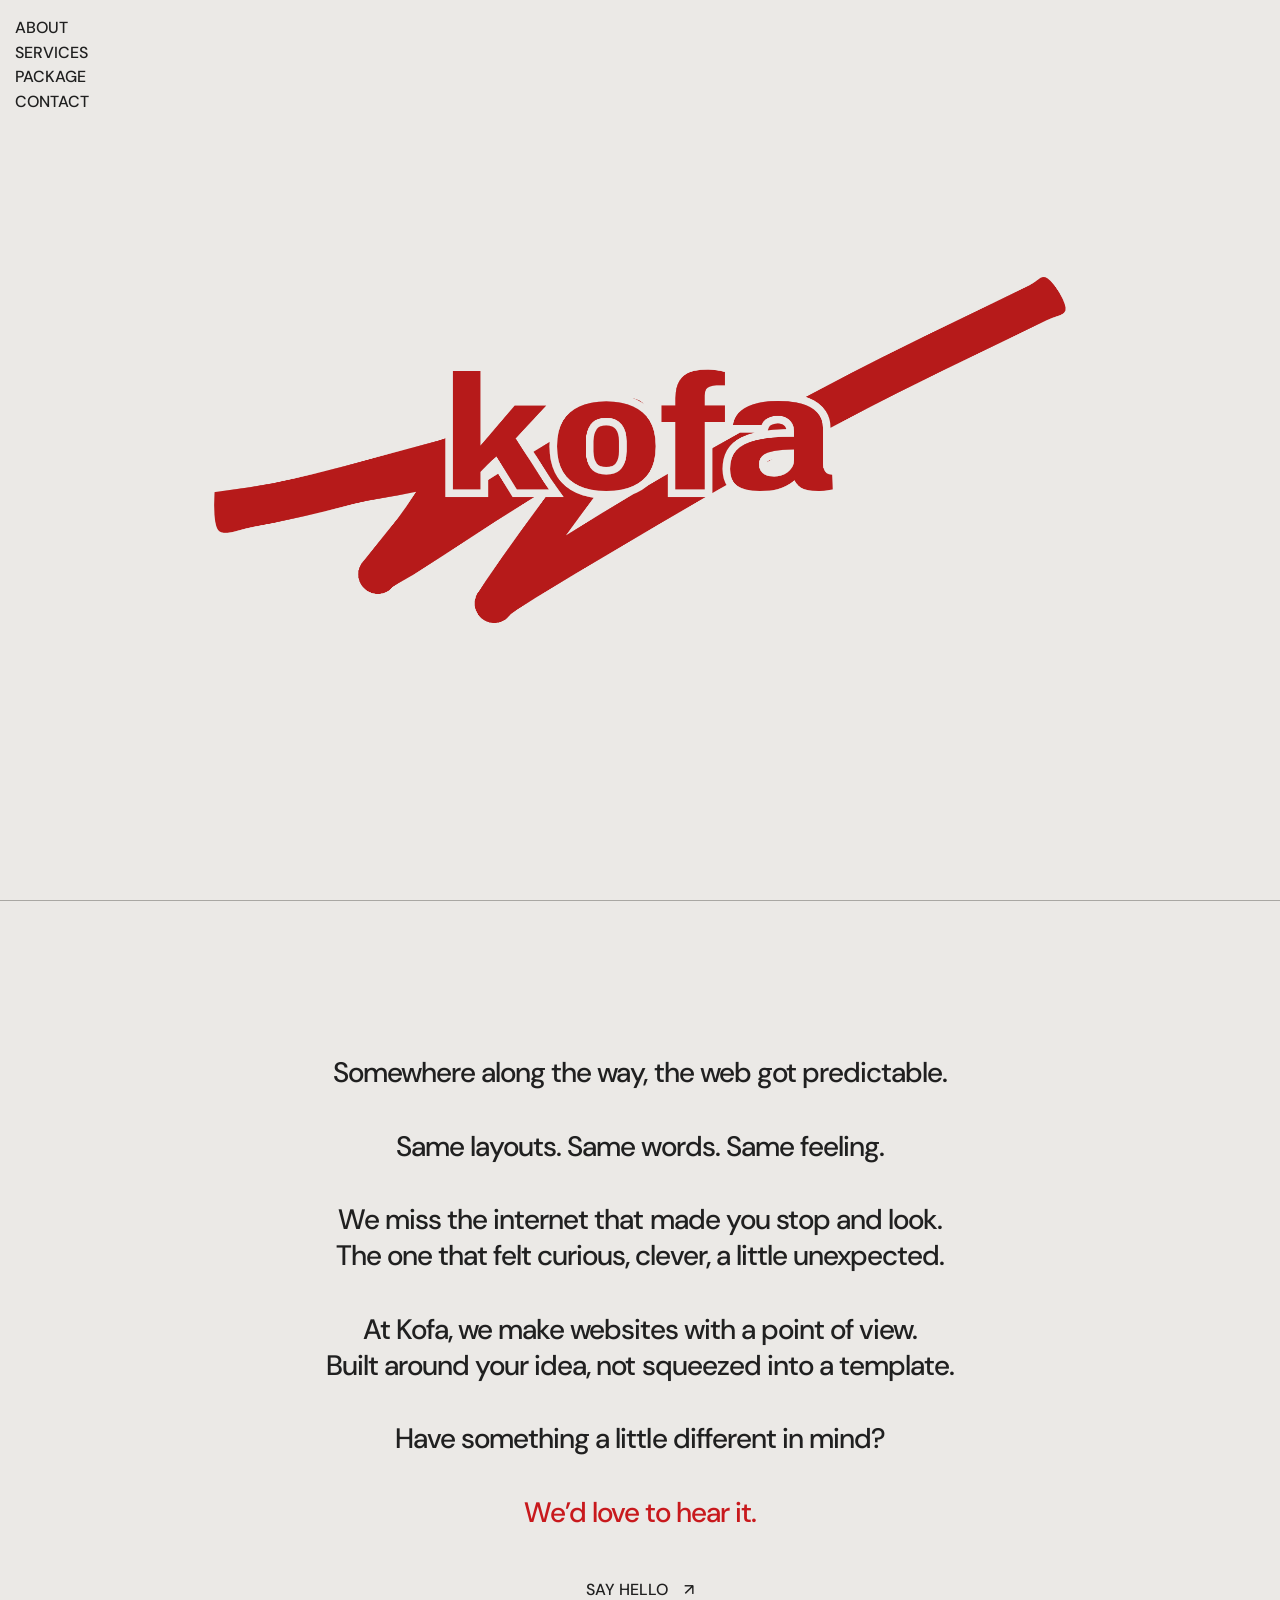
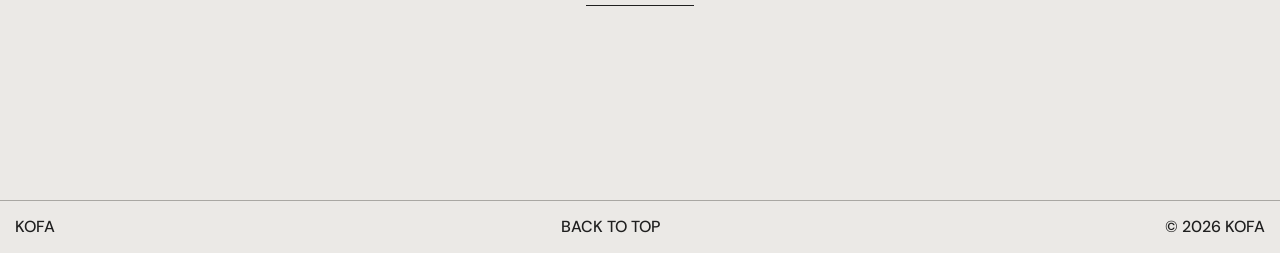
==== commit df62da5d: "Refresh site assets and restore page spacing" ====
--- a/index.html
+++ b/index.html
@@ -9,8 +9,8 @@
   <link rel="preconnect" href="https://fonts.googleapis.com" />
   <link rel="preconnect" href="https://fonts.gstatic.com" crossorigin />
   <link href="https://fonts.googleapis.com/css2?family=DM+Sans:wght@400;500;600;700&amp;display=swap" rel="stylesheet" />
-  <link rel="stylesheet" href="styles.css" />
-  <script src="script.js" defer></script>
+  <link rel="stylesheet" href="styles.css?v=2" />
+  <script src="script.js?v=2" defer></script>
 </head>
 <body>
   <a class="skip-link" href="#main">Skip to content</a>
--- a/styles.css
+++ b/styles.css
@@ -19,7 +19,7 @@
 .skip-link:focus { top: 10px; }
 
 .site-header { position: absolute; z-index: 2; top: 17px; left: 15px; }
-.site-header nav { display: flex; flex-direction: column; align-items: flex-start; }
+.site-header nav { display: flex; flex-direction: column; align-items: flex-start; gap: 3px; }
 .site-header a, .section-side h1, .section-side h2, .row-number, .service-row h2,
 .question, .package-name, .text-link, .faq summary, .contact-note p:last-child,
 .site-footer { font-size: 16px; line-height: 1.35; font-weight: 500; }
@@ -30,12 +30,12 @@
 .hero-title { width: 100%; display: flex; justify-content: center; }
 .hero-logo { width: min(80vw, 1350px); height: min(30vw, 500px); object-fit: cover; object-position: center; mix-blend-mode: multiply; }
 .manifesto { min-height: 100svh; display: grid; place-items: center; padding: 130px 20px 170px; border-top: 1px solid var(--rule); text-align: center; }
-.manifesto-copy { max-width: 900px; }
-.manifesto p { font-size: clamp(21px, 2.2vw, 34px); line-height: 1.25; letter-spacing: -.035em; font-weight: 500; margin-bottom: 1.2em; }
+.manifesto-copy { width: 100%; max-width: 780px; }
+.manifesto p { font-size: clamp(21px, 2.2vw, 34px); line-height: 1.3; letter-spacing: -.035em; font-weight: 500; margin-bottom: 1.3em; }
 .manifesto .manifesto-last { color: var(--red); margin-bottom: 1.7em; }
 .manifesto .text-link { font-size: 16px; }
 .manifesto .text-link span { margin-left: 12px; }
-.inner-page { padding-top: clamp(180px, 24vh, 320px); min-height: calc(100svh - 52px); }
+.inner-page { padding-top: clamp(200px, 26vh, 340px); min-height: calc(100svh - 52px); }
 
 .section-grid { display: grid; grid-template-columns: minmax(0, 24fr) minmax(0, 42fr) minmax(0, 34fr); column-gap: 24px; padding: 0 15px; }
 .section-side, .about-text, .about-photo, .service-rows, .example-picker, .site-preview,
